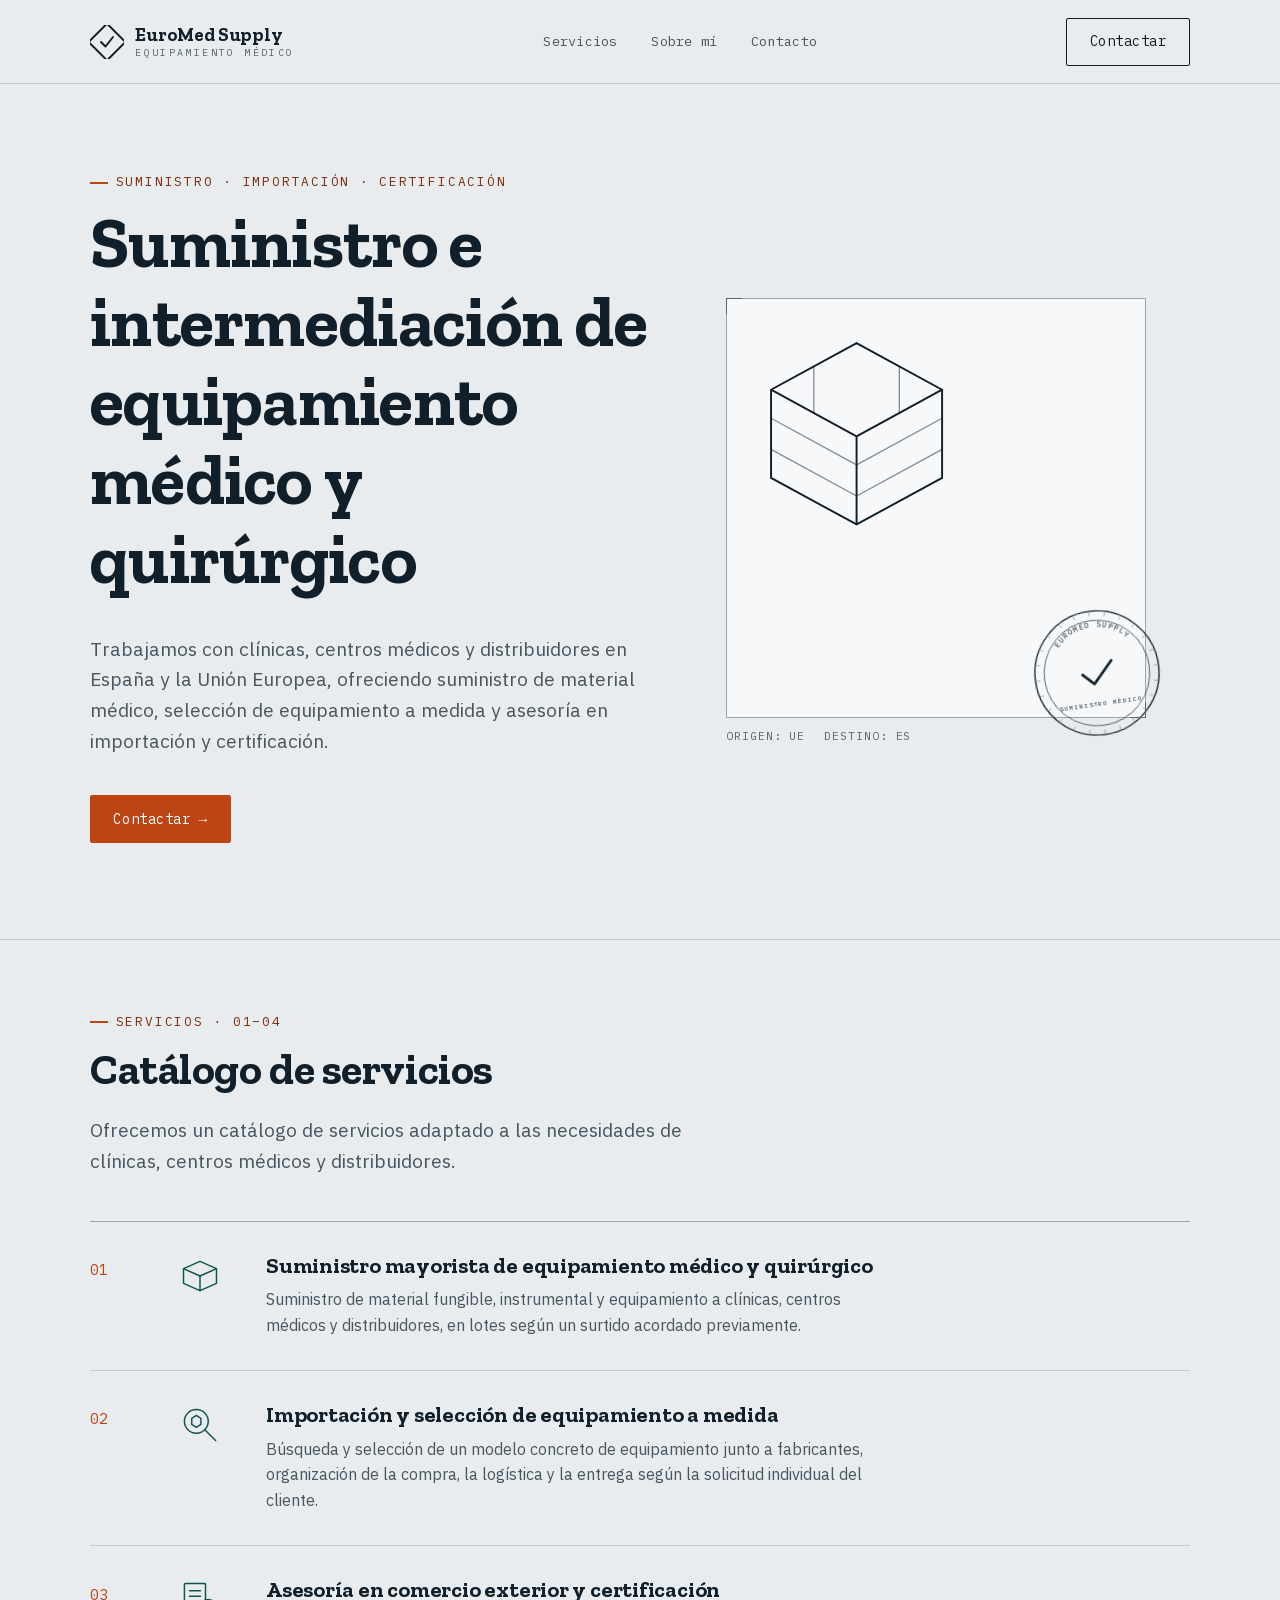
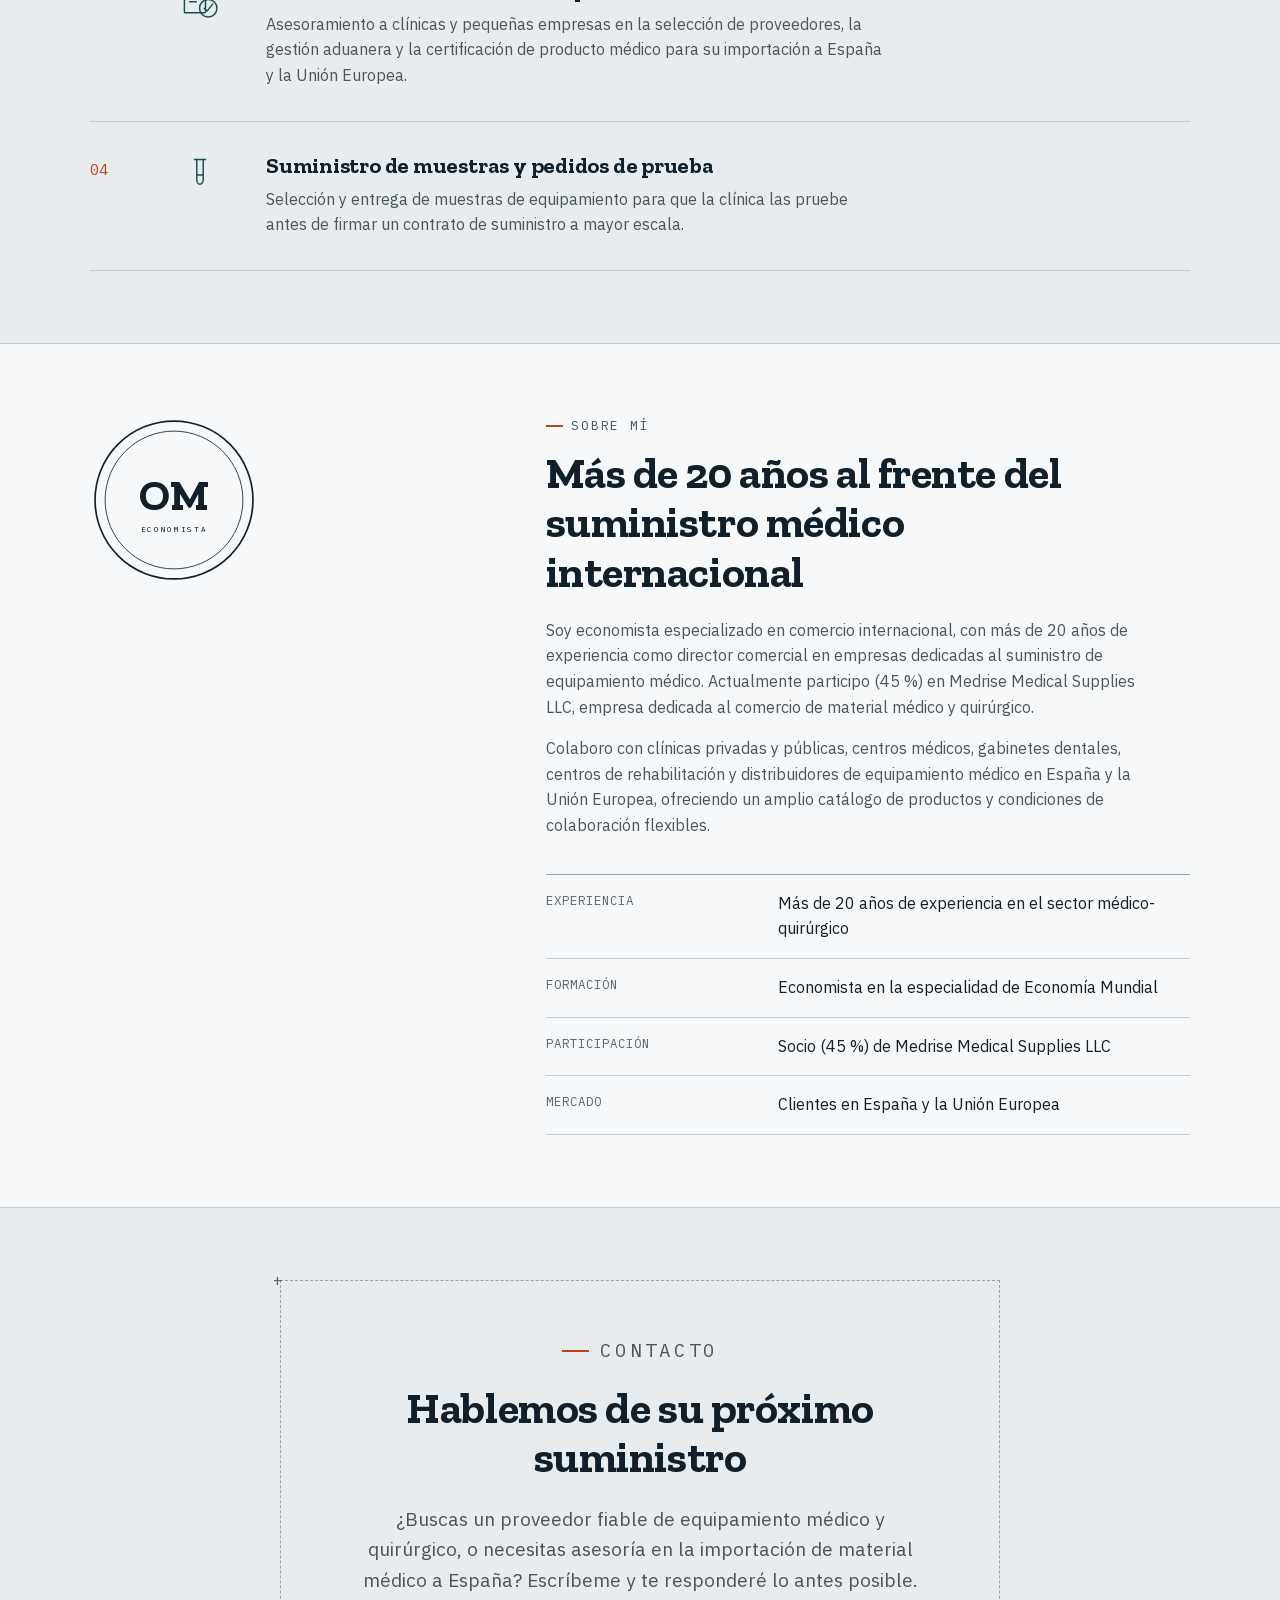
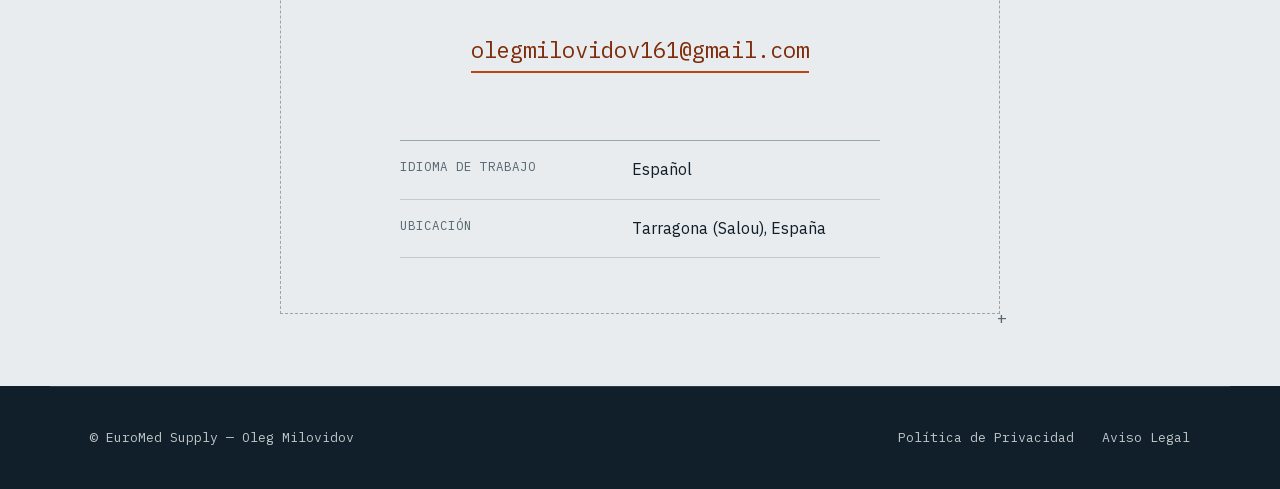
==== index.html @ 2586fa86 "Add files via upload" ====
<!doctype html>
<html lang="es">
<head>
<meta charset="UTF-8">
<meta name="viewport" content="width=device-width, initial-scale=1">
<title>EuroMed Supply — Equipamiento médico y quirúrgico al por mayor</title>
<meta name="description" content="Suministro, importación y asesoría en equipamiento médico y quirúrgico para clínicas, centros médicos y distribuidores en España y la Unión Europea.">
<meta name="robots" content="index, follow">
<link rel="icon" type="image/svg+xml" href="data:image/svg+xml,%3Csvg%20xmlns%3D%22http%3A//www.w3.org/2000/svg%22%20viewBox%3D%220%200%2034%2034%22%3E%3Crect%20width%3D%2234%22%20height%3D%2234%22%20fill%3D%22%23e9ecee%22/%3E%3Crect%20x%3D%224%22%20y%3D%224%22%20width%3D%2226%22%20height%3D%2226%22%20transform%3D%22rotate%2845%2017%2017%29%22%20fill%3D%22none%22%20stroke%3D%22%23101f29%22%20stroke-width%3D%222.4%22/%3E%3Cpath%20d%3D%22M11%2017%20L15.5%2021.5%20L23%2012%22%20fill%3D%22none%22%20stroke%3D%22%23bd4413%22%20stroke-width%3D%222.6%22%20stroke-linecap%3D%22round%22%20stroke-linejoin%3D%22round%22/%3E%3C/svg%3E">
<link rel="stylesheet" href="assets/css/style.css">
</head>
<body>
<a class="skip-link" href="#contenido">Saltar al contenido</a>

<header class="site-header">
  <div class="wrap header-inner">
    <a class="brand" href="#top" aria-label="EuroMed Supply — inicio">
      <svg class="brand-mark" viewBox="0 0 34 34" role="img" aria-hidden="true">
        <rect x="4" y="4" width="26" height="26" transform="rotate(45 17 17)" fill="none" stroke="currentColor" stroke-width="2"/>
        <path d="M11 17 L15.5 21.5 L23 12" fill="none" stroke="currentColor" stroke-width="2" stroke-linecap="round" stroke-linejoin="round"/>
      </svg>
      <span class="brand-name">EuroMed Supply<em>Equipamiento médico</em></span>
    </a>

    <nav class="site-nav" aria-label="Navegación principal">
      <a href="#servicios">Servicios</a>
      <a href="#sobre-mi">Sobre mí</a>
      <a href="#contacto">Contacto</a>
    </nav>

    <a class="btn btn-outline header-cta" href="#contacto">Contactar</a>

    <button class="nav-toggle" id="nav-toggle" type="button" aria-expanded="false" aria-controls="mobile-nav" aria-label="Abrir menú">
      <span></span>
    </button>
  </div>

  <nav class="mobile-nav" id="mobile-nav" aria-label="Navegación móvil">
    <a href="#servicios">Servicios</a>
    <a href="#sobre-mi">Sobre mí</a>
    <a href="#contacto">Contactar</a>
  </nav>
</header>

<main id="contenido">

  <section class="hero" id="top">
    <div class="wrap hero-inner">
      <div class="hero-copy">
        <p class="eyebrow">Suministro · Importación · Certificación</p>
        <h1>Suministro e intermediación de equipamiento médico y quirúrgico</h1>
        <p class="hero-lead">Trabajamos con clínicas, centros médicos y distribuidores en España y la Unión Europea, ofreciendo suministro de material médico, selección de equipamiento a medida y asesoría en importación y certificación.</p>
        <div class="hero-actions">
          <a class="btn btn-solid" href="#contacto">Contactar <span class="btn-arrow" aria-hidden="true">→</span></a>
        </div>
      </div>

      <div class="hero-visual" aria-hidden="true">
        <div class="crate-frame">
          <svg class="crate-illustration" viewBox="0 0 200 200">
            <path d="M100 34 L166 70 L166 138 L100 174 L34 138 L34 70 Z" fill="none" stroke="currentColor" stroke-width="1.5"/>
            <path d="M34 70 L100 106 L166 70" fill="none" stroke="currentColor" stroke-width="1.5"/>
            <path d="M100 106 L100 174" fill="none" stroke="currentColor" stroke-width="1.5"/>
            <path d="M34 92 L100 128 M100 128 L166 92" fill="none" stroke="currentColor" stroke-width="1" opacity="0.5"/>
            <path d="M34 116 L100 152 M100 152 L166 116" fill="none" stroke="currentColor" stroke-width="1" opacity="0.5"/>
            <path d="M67 52 L67 88 M133 52 L133 88" stroke="currentColor" stroke-width="1" opacity="0.5"/>
          </svg>

          <svg class="stamp" viewBox="0 0 200 200" role="img" aria-hidden="true">
            <circle cx="100" cy="100" r="94" fill="none" stroke="currentColor" stroke-width="2"/>
            <circle cx="100" cy="100" r="80" fill="none" stroke="currentColor" stroke-width="1"/>
            <g stroke="currentColor" stroke-width="1" opacity="0.55">
              <line x1="100.0" y1="13.0" x2="100.0" y2="8.0"/>
              <line x1="122.5" y1="16.0" x2="123.8" y2="11.1"/>
              <line x1="143.5" y1="24.7" x2="146.0" y2="20.3"/>
              <line x1="161.5" y1="38.5" x2="165.1" y2="34.9"/>
              <line x1="175.3" y1="56.5" x2="179.7" y2="54.0"/>
              <line x1="184.0" y1="77.5" x2="188.9" y2="76.2"/>
              <line x1="187.0" y1="100.0" x2="192.0" y2="100.0"/>
              <line x1="184.0" y1="122.5" x2="188.9" y2="123.8"/>
              <line x1="175.3" y1="143.5" x2="179.7" y2="146.0"/>
              <line x1="161.5" y1="161.5" x2="165.1" y2="165.1"/>
              <line x1="143.5" y1="175.3" x2="146.0" y2="179.7"/>
              <line x1="122.5" y1="184.0" x2="123.8" y2="188.9"/>
              <line x1="100.0" y1="187.0" x2="100.0" y2="192.0"/>
              <line x1="77.5" y1="184.0" x2="76.2" y2="188.9"/>
              <line x1="56.5" y1="175.3" x2="54.0" y2="179.7"/>
              <line x1="38.5" y1="161.5" x2="34.9" y2="165.1"/>
              <line x1="24.7" y1="143.5" x2="20.3" y2="146.0"/>
              <line x1="16.0" y1="122.5" x2="11.1" y2="123.8"/>
              <line x1="13.0" y1="100.0" x2="8.0" y2="100.0"/>
              <line x1="16.0" y1="77.5" x2="11.1" y2="76.2"/>
              <line x1="24.7" y1="56.5" x2="20.3" y2="54.0"/>
              <line x1="38.5" y1="38.5" x2="34.9" y2="34.9"/>
              <line x1="56.5" y1="24.7" x2="54.0" y2="20.3"/>
              <line x1="77.5" y1="16.0" x2="76.2" y2="11.1"/>
            </g>
            <path id="stampTopArc" d="M 30 100 A 70 70 0 0 1 170 100" fill="none"/>
            <text font-size="11" letter-spacing="2.5" fill="currentColor" style="font-family:'IBM Plex Mono',monospace;">
              <textPath href="#stampTopArc" startOffset="50%" text-anchor="middle">EUROMED SUPPLY</textPath>
            </text>
            <text x="100" y="150" text-anchor="middle" font-size="9" letter-spacing="1.5" fill="currentColor" style="font-family:'IBM Plex Mono',monospace;">SUMINISTRO MÉDICO</text>
            <path d="M78 100 L94 116 L124 84" fill="none" stroke="currentColor" stroke-width="4" stroke-linecap="round" stroke-linejoin="round"/>
          </svg>

          <div class="crate-caption">
            <span>ORIGEN: UE</span>
            <span>DESTINO: ES</span>
          </div>
        </div>
      </div>
    </div>
  </section>

  <section class="section" id="servicios">
    <div class="wrap">
      <div class="section-head">
        <p class="eyebrow">Servicios · 01–04</p>
        <h2>Catálogo de servicios</h2>
        <p class="section-lead">Ofrecemos un catálogo de servicios adaptado a las necesidades de clínicas, centros médicos y distribuidores.</p>
      </div>

      <div class="manifest">
        <div class="manifest-row">
          <span class="manifest-index">01</span>
          <span class="manifest-icon" aria-hidden="true">
            <svg viewBox="0 0 48 48" fill="none" stroke="currentColor" stroke-width="1.6" stroke-linecap="round" stroke-linejoin="round">
              <path d="M6 16 L24 8 L42 16 L24 24 Z"/>
              <path d="M6 16 V32 L24 40 V24"/>
              <path d="M42 16 V32 L24 40"/>
            </svg>
          </span>
          <div class="manifest-content">
            <h3>Suministro mayorista de equipamiento médico y quirúrgico</h3>
            <p>Suministro de material fungible, instrumental y equipamiento a clínicas, centros médicos y distribuidores, en lotes según un surtido acordado previamente.</p>
          </div>
        </div>

        <div class="manifest-row">
          <span class="manifest-index">02</span>
          <span class="manifest-icon" aria-hidden="true">
            <svg viewBox="0 0 48 48" fill="none" stroke="currentColor" stroke-width="1.6" stroke-linecap="round" stroke-linejoin="round">
              <circle cx="20" cy="20" r="13"/>
              <line x1="29.2" y1="29.2" x2="41" y2="41"/>
              <polygon points="20,13.5 25,16.7 25,23.3 20,26.5 15,23.3 15,16.7"/>
            </svg>
          </span>
          <div class="manifest-content">
            <h3>Importación y selección de equipamiento a medida</h3>
            <p>Búsqueda y selección de un modelo concreto de equipamiento junto a fabricantes, organización de la compra, la logística y la entrega según la solicitud individual del cliente.</p>
          </div>
        </div>

        <div class="manifest-row">
          <span class="manifest-index">03</span>
          <span class="manifest-icon" aria-hidden="true">
            <svg viewBox="0 0 48 48" fill="none" stroke="currentColor" stroke-width="1.6" stroke-linecap="round" stroke-linejoin="round">
              <rect x="7" y="6" width="23" height="32" rx="1"/>
              <line x1="12.5" y1="14" x2="24.5" y2="14"/>
              <line x1="12.5" y1="20" x2="24.5" y2="20"/>
              <line x1="12.5" y1="26" x2="20" y2="26"/>
              <circle cx="33" cy="33" r="9.5"/>
              <path d="M28.6 33 L31.7 36.1 L37.8 28.5"/>
            </svg>
          </span>
          <div class="manifest-content">
            <h3>Asesoría en comercio exterior y certificación</h3>
            <p>Asesoramiento a clínicas y pequeñas empresas en la selección de proveedores, la gestión aduanera y la certificación de producto médico para su importación a España y la Unión Europea.</p>
          </div>
        </div>

        <div class="manifest-row">
          <span class="manifest-index">04</span>
          <span class="manifest-icon" aria-hidden="true">
            <svg viewBox="0 0 48 48" fill="none" stroke="currentColor" stroke-width="1.6" stroke-linecap="round" stroke-linejoin="round">
              <path d="M18 6 H30"/>
              <path d="M20.5 6 V28 a3.5 5 0 0 0 7 0 V6"/>
              <path d="M20.5 23 H27.5"/>
            </svg>
          </span>
          <div class="manifest-content">
            <h3>Suministro de muestras y pedidos de prueba</h3>
            <p>Selección y entrega de muestras de equipamiento para que la clínica las pruebe antes de firmar un contrato de suministro a mayor escala.</p>
          </div>
        </div>
      </div>
    </div>
  </section>

  <section class="section section-alt" id="sobre-mi">
    <div class="wrap about-inner">
      <div class="about-mark" aria-hidden="true">
        <svg viewBox="0 0 200 200" role="img" aria-hidden="true">
          <circle cx="100" cy="100" r="94" fill="none" stroke="currentColor" stroke-width="2"/>
          <circle cx="100" cy="100" r="82" fill="none" stroke="currentColor" stroke-width="1"/>
          <text x="100" y="112" text-anchor="middle" font-size="52" font-weight="700" fill="currentColor" style="font-family:'Zilla Slab',serif;">OM</text>
          <text x="100" y="138" text-anchor="middle" font-size="9" letter-spacing="2" fill="currentColor" style="font-family:'IBM Plex Mono',monospace;">ECONOMISTA</text>
        </svg>
      </div>

      <div class="about-content">
        <p class="eyebrow">Sobre mí</p>
        <h2>Más de 20 años al frente del suministro médico internacional</h2>
        <p>Soy economista especializado en comercio internacional, con más de 20 años de experiencia como director comercial en empresas dedicadas al suministro de equipamiento médico. Actualmente participo (45&nbsp;%) en Medrise Medical Supplies LLC, empresa dedicada al comercio de material médico y quirúrgico.</p>
        <p>Colaboro con clínicas privadas y públicas, centros médicos, gabinetes dentales, centros de rehabilitación y distribuidores de equipamiento médico en España y la Unión Europea, ofreciendo un amplio catálogo de productos y condiciones de colaboración flexibles.</p>

        <dl class="spec-sheet">
          <div class="spec-row">
            <dt>Experiencia</dt>
            <dd>Más de 20 años de experiencia en el sector médico-quirúrgico</dd>
          </div>
          <div class="spec-row">
            <dt>Formación</dt>
            <dd>Economista en la especialidad de Economía Mundial</dd>
          </div>
          <div class="spec-row">
            <dt>Participación</dt>
            <dd>Socio (45&nbsp;%) de Medrise Medical Supplies LLC</dd>
          </div>
          <div class="spec-row">
            <dt>Mercado</dt>
            <dd>Clientes en España y la Unión Europea</dd>
          </div>
        </dl>
      </div>
    </div>
  </section>

  <section class="section" id="contacto">
    <div class="wrap contact-inner">
      <div class="contact-frame">
        <p class="eyebrow">Contacto</p>
        <h2>Hablemos de su próximo suministro</h2>
        <p>¿Buscas un proveedor fiable de equipamiento médico y quirúrgico, o necesitas asesoría en la importación de material médico a España? Escríbeme y te responderé lo antes posible.</p>
        <a class="contact-email" href="mailto:olegmilovidov161@gmail.com">olegmilovidov161@gmail.com</a>
        <dl class="spec-sheet spec-sheet--compact">
          <div class="spec-row">
            <dt>Idioma de trabajo</dt>
            <dd>Español</dd>
          </div>
          <div class="spec-row">
            <dt>Ubicación</dt>
            <dd>Tarragona (Salou), España</dd>
          </div>
        </dl>
      </div>
    </div>
  </section>

</main>

<footer class="site-footer">
  <div class="wrap footer-inner">
    <p class="footer-copy">© EuroMed Supply — Oleg Milovidov</p>
    <nav class="footer-links" aria-label="Enlaces legales">
      <a href="privacidad.html">Política de Privacidad</a>
      <a href="aviso-legal.html">Aviso Legal</a>
    </nav>
  </div>
</footer>

<script src="assets/js/main.js"></script>
</body>
</html>
---- assets/css/style.css ----
/* ==========================================================================
   EuroMed Supply — hoja de estilos
   Concepto: manifiesto de aduana / precisión clínica.
   ========================================================================== */

@import url("fonts.css");

:root {
  /* Paleta */
  --paper: #e9ecee;
  --panel: #f7f8f9;
  --white: #ffffff;
  --ink: #101f29;
  --ink-soft: #48565f;
  --ink-faint: #566670;
  --line: #c2cbd0;
  --line-strong: #98a5ac;
  --accent: #bd4413;
  --accent-dark: #7e2c0b;
  --accent-soft: #f0d9c9;
  --teal: #12524f;
  --footer-bg: #101f29;
  --footer-ink: #dfe4e6;
  --footer-line: #2c3d47;

  /* Tipografía */
  --f-display: "Zilla Slab", Georgia, "Times New Roman", serif;
  --f-body: "IBM Plex Sans", -apple-system, "Segoe UI", Roboto, sans-serif;
  --f-mono: "IBM Plex Mono", "SFMono-Regular", Consolas, monospace;

  --fs-h1: clamp(2.5rem, 1.6rem + 3.6vw, 4.4rem);
  --fs-h2: clamp(1.9rem, 1.5rem + 1.6vw, 2.75rem);
  --fs-h3: clamp(1.15rem, 1.05rem + 0.4vw, 1.4rem);
  --fs-lead: clamp(1.05rem, 1rem + 0.3vw, 1.2rem);
  --fs-body: 1rem;
  --fs-small: 0.875rem;
  --fs-eyebrow: 0.8rem;

  --wrap: 1180px;
  --radius: 2px;
}

/* --------------------------------- Reset --------------------------------- */

*,
*::before,
*::after {
  box-sizing: border-box;
}

html {
  scroll-behavior: smooth;
}

@media (prefers-reduced-motion: reduce) {
  html {
    scroll-behavior: auto;
  }
  *,
  *::before,
  *::after {
    animation-duration: 0.001ms !important;
    animation-iteration-count: 1 !important;
    transition-duration: 0.001ms !important;
    scroll-behavior: auto !important;
  }
}

body {
  margin: 0;
  background: var(--paper);
  color: var(--ink);
  font-family: var(--f-body);
  font-size: var(--fs-body);
  line-height: 1.6;
  -webkit-font-smoothing: antialiased;
  text-rendering: optimizeLegibility;
}

img,
svg {
  display: block;
  max-width: 100%;
}

h1,
h2,
h3,
h4 {
  font-family: var(--f-display);
  color: var(--ink);
  line-height: 1.12;
  margin: 0 0 0.5em;
  font-weight: 700;
  letter-spacing: -0.01em;
}

p {
  margin: 0 0 1em;
}

a {
  color: inherit;
}

ul {
  margin: 0;
  padding: 0;
}

dl {
  margin: 0;
}

button {
  font-family: inherit;
}

:focus-visible {
  outline: 3px solid var(--accent);
  outline-offset: 3px;
}

.wrap {
  max-width: var(--wrap);
  margin-inline: auto;
  padding-inline: 1.5rem;
}

@media (min-width: 640px) {
  .wrap {
    padding-inline: 2.5rem;
  }
}

.eyebrow {
  font-family: var(--f-mono);
  font-size: var(--fs-eyebrow);
  letter-spacing: 0.14em;
  text-transform: uppercase;
  color: var(--accent-dark);
  margin: 0 0 0.9em;
  display: flex;
  align-items: center;
  gap: 0.6em;
}

.eyebrow::before {
  content: "";
  width: 1.4em;
  height: 2px;
  background: var(--accent);
  display: inline-block;
}

.visually-hidden {
  position: absolute;
  width: 1px;
  height: 1px;
  overflow: hidden;
  clip: rect(0 0 0 0);
  white-space: nowrap;
  border: 0;
  padding: 0;
  margin: -1px;
}

.skip-link {
  position: absolute;
  left: 1rem;
  top: -3rem;
  background: var(--ink);
  color: var(--paper);
  padding: 0.7em 1.2em;
  font-family: var(--f-mono);
  font-size: var(--fs-small);
  z-index: 200;
  transition: top 0.15s ease;
}

.skip-link:focus {
  top: 1rem;
}

/* --------------------------------- Botones -------------------------------- */

.btn {
  display: inline-flex;
  align-items: center;
  gap: 0.6em;
  font-family: var(--f-mono);
  font-size: var(--fs-small);
  letter-spacing: 0.04em;
  text-decoration: none;
  padding: 0.85em 1.6em;
  border: 1.5px solid var(--ink);
  border-radius: var(--radius);
  transition: background-color 0.18s ease, color 0.18s ease, border-color 0.18s ease, transform 0.18s ease;
  white-space: nowrap;
}

.btn-solid {
  background: var(--accent);
  border-color: var(--accent);
  color: var(--white);
}

.btn-solid:hover {
  background: var(--accent-dark);
  border-color: var(--accent-dark);
  transform: translateY(-1px);
}

.btn-outline {
  background: transparent;
  color: var(--ink);
}

.btn-outline:hover {
  background: var(--ink);
  color: var(--paper);
}

.btn-arrow {
  transition: transform 0.18s ease;
}

.btn:hover .btn-arrow {
  transform: translateX(3px);
}

/* --------------------------------- Header --------------------------------- */

.site-header {
  position: sticky;
  top: 0;
  z-index: 100;
  background: rgba(233, 236, 238, 0.92);
  backdrop-filter: blur(6px);
  border-bottom: 1px solid var(--line);
}

.header-inner {
  display: flex;
  align-items: center;
  justify-content: space-between;
  gap: 1.5rem;
  padding-block: 1.1rem;
}

.brand {
  display: flex;
  align-items: center;
  gap: 0.7rem;
  text-decoration: none;
  color: var(--ink);
}

.brand-mark {
  width: 34px;
  height: 34px;
  flex-shrink: 0;
}

.brand-name {
  font-family: var(--f-display);
  font-weight: 700;
  font-size: 1.15rem;
  letter-spacing: -0.01em;
  line-height: 1.1;
}

.brand-name em {
  display: block;
  font-style: normal;
  font-family: var(--f-mono);
  font-weight: 400;
  font-size: 0.62rem;
  letter-spacing: 0.24em;
  text-transform: uppercase;
  color: var(--ink-faint);
  margin-top: 0.25em;
}

.site-nav {
  display: none;
  align-items: center;
  gap: 2.1rem;
  font-family: var(--f-mono);
  font-size: 0.85rem;
  letter-spacing: 0.02em;
}

.site-nav a {
  text-decoration: none;
  color: var(--ink-soft);
  position: relative;
  padding-block: 0.2em;
}

.site-nav a::after {
  content: "";
  position: absolute;
  left: 0;
  right: 100%;
  bottom: -2px;
  height: 2px;
  background: var(--accent);
  transition: right 0.2s ease;
}

.site-nav a:hover {
  color: var(--ink);
}

.site-nav a:hover::after {
  right: 0;
}

.header-cta {
  display: none;
}

.nav-toggle {
  display: flex;
  flex-direction: column;
  justify-content: center;
  align-items: center;
  gap: 5px;
  width: 42px;
  height: 42px;
  border: 1.5px solid var(--ink);
  background: transparent;
  border-radius: var(--radius);
  cursor: pointer;
  padding: 0;
}

.nav-toggle span,
.nav-toggle::before,
.nav-toggle::after {
  content: "";
  display: block;
  width: 18px;
  height: 2px;
  background: var(--ink);
  transition: transform 0.2s ease, opacity 0.2s ease;
}

.nav-toggle[aria-expanded="true"]::before {
  transform: translateY(7px) rotate(45deg);
}

.nav-toggle[aria-expanded="true"] span {
  opacity: 0;
}

.nav-toggle[aria-expanded="true"]::after {
  transform: translateY(-7px) rotate(-45deg);
}

.mobile-nav {
  display: none;
  flex-direction: column;
  border-top: 1px solid var(--line);
  background: var(--panel);
}

.mobile-nav.is-open {
  display: flex;
}

.mobile-nav a {
  padding: 1rem 1.5rem;
  text-decoration: none;
  color: var(--ink);
  font-family: var(--f-mono);
  font-size: 0.95rem;
  border-bottom: 1px solid var(--line);
}

.mobile-nav a:last-child {
  border-bottom: none;
}

@media (min-width: 900px) {
  .site-nav {
    display: flex;
  }

  .header-cta {
    display: inline-flex;
  }

  .nav-toggle {
    display: none;
  }

  .mobile-nav {
    display: none !important;
  }
}

/* ---------------------------------- Hero ----------------------------------- */

.hero {
  position: relative;
  overflow: hidden;
  border-bottom: 1px solid var(--line);
}

.hero-inner {
  display: grid;
  grid-template-columns: 1fr;
  gap: 3rem;
  padding-block: 3.5rem 4rem;
  align-items: center;
}

@media (min-width: 900px) {
  .hero-inner {
    grid-template-columns: 1.05fr 0.95fr;
    padding-block: 5.5rem 6rem;
    gap: 2rem;
  }
}

.hero h1 {
  font-size: var(--fs-h1);
  max-width: 16ch;
}

.hero-lead {
  font-size: var(--fs-lead);
  color: var(--ink-soft);
  max-width: 46ch;
  margin-bottom: 2em;
}

.hero-actions {
  display: flex;
  gap: 1rem;
  flex-wrap: wrap;
}

.hero-visual {
  position: relative;
  display: flex;
  justify-content: center;
  align-items: center;
}

.hero-visual .crate-frame {
  position: relative;
  width: 100%;
  max-width: 420px;
  aspect-ratio: 1 / 1;
  border: 1px solid var(--line-strong);
  background: var(--panel);
}

.hero-visual .crate-frame::before,
.hero-visual .crate-frame::after {
  content: "";
  position: absolute;
  width: 16px;
  height: 16px;
  border: 1.5px solid var(--ink-faint);
  border-right: none;
  border-bottom: none;
}

.hero-visual .crate-frame::before {
  top: -1px;
  left: -1px;
}

.hero-visual .crate-frame::after {
  bottom: -1px;
  right: -1px;
  transform: rotate(180deg);
}

.crate-illustration {
  width: 62%;
  height: 62%;
}

.stamp {
  position: absolute;
  bottom: -22px;
  right: -18px;
  width: 132px;
  height: 132px;
  animation: stamp-in 0.7s cubic-bezier(0.2, 0.9, 0.3, 1.1) 0.15s both;
}

@keyframes stamp-in {
  from {
    opacity: 0;
    transform: scale(1.4) rotate(-18deg);
  }
  to {
    opacity: 1;
    transform: scale(1) rotate(-8deg);
  }
}

@media (prefers-reduced-motion: reduce) {
  .stamp {
    animation: none;
    transform: rotate(-8deg);
  }
}

.crate-caption {
  position: absolute;
  left: -1px;
  bottom: -1px;
  transform: translateY(100%);
  padding-top: 0.6rem;
  font-family: var(--f-mono);
  font-size: 0.7rem;
  letter-spacing: 0.08em;
  color: var(--ink-faint);
  display: flex;
  gap: 1.2rem;
}

/* ------------------------------- Manifiesto -------------------------------- */

.section {
  padding-block: 4.5rem;
}

.section-alt {
  background: var(--panel);
  border-block: 1px solid var(--line);
}

.section-head {
  max-width: 62ch;
  margin-bottom: 2.75rem;
}

.section-head h2 {
  font-size: var(--fs-h2);
}

.section-lead {
  color: var(--ink-soft);
  font-size: var(--fs-lead);
  margin-bottom: 0;
}

.manifest {
  border-top: 1px solid var(--line-strong);
}

.manifest-row {
  display: grid;
  grid-template-columns: auto auto 1fr;
  gap: 1.5rem;
  align-items: start;
  padding-block: 2rem;
  border-bottom: 1px solid var(--line);
}

.manifest-index {
  font-family: var(--f-mono);
  font-size: 0.95rem;
  color: var(--accent);
  padding-top: 0.2em;
}

.manifest-icon {
  width: 44px;
  height: 44px;
  color: var(--teal);
}

.manifest-icon svg {
  width: 100%;
  height: 100%;
}

.manifest-content h3 {
  font-size: var(--fs-h3);
  margin-bottom: 0.4em;
}

.manifest-content p {
  color: var(--ink-soft);
  max-width: 62ch;
  margin-bottom: 0;
}

@media (min-width: 700px) {
  .manifest-row {
    grid-template-columns: 3.5rem 3.5rem 1fr;
    gap: 2rem;
  }
}

/* ---------------------------------- Sobre mí -------------------------------- */

.about-inner {
  display: grid;
  grid-template-columns: 1fr;
  gap: 3rem;
}

@media (min-width: 900px) {
  .about-inner {
    grid-template-columns: 0.62fr 1fr;
    align-items: start;
    gap: 3.5rem;
  }
}

.about-mark {
  width: 168px;
  height: 168px;
  margin-inline: auto;
}

@media (min-width: 900px) {
  .about-mark {
    margin-inline: 0;
    position: sticky;
    top: 7.5rem;
  }
}

.about-content h2 {
  font-size: var(--fs-h2);
  max-width: 22ch;
}

.about-content p {
  color: var(--ink-soft);
  max-width: 62ch;
}

.spec-sheet {
  margin-top: 2.2rem;
  border-top: 1px solid var(--line-strong);
}

.spec-row {
  display: grid;
  grid-template-columns: 1fr;
  gap: 0.25rem;
  padding-block: 1rem;
  border-bottom: 1px solid var(--line);
}

@media (min-width: 560px) {
  .spec-row {
    grid-template-columns: 13rem 1fr;
    gap: 1.5rem;
  }
}

.spec-row dt {
  font-family: var(--f-mono);
  font-size: 0.78rem;
  letter-spacing: 0.08em;
  text-transform: uppercase;
  color: var(--ink-faint);
}

.spec-row dd {
  margin: 0;
  color: var(--ink);
}

/* --------------------------------- Contacto --------------------------------- */

.contact-inner {
  display: flex;
  justify-content: center;
}

.contact-frame {
  position: relative;
  width: 100%;
  max-width: 720px;
  border: 1.5px dashed var(--line-strong);
  padding: clamp(2rem, 3vw + 1rem, 3.5rem);
  text-align: center;
}

.contact-frame::before,
.contact-frame::after {
  content: "+";
  position: absolute;
  font-family: var(--f-mono);
  color: var(--ink-faint);
  font-size: 1rem;
  line-height: 1;
}

.contact-frame::before {
  top: -0.55em;
  left: -0.5em;
}

.contact-frame::after {
  bottom: -0.85em;
  right: -0.5em;
}

.contact-frame .eyebrow {
  justify-content: center;
}

.contact-frame h2 {
  font-size: var(--fs-h2);
}

.contact-frame > p {
  color: var(--ink-soft);
  max-width: 48ch;
  margin-inline: auto;
  font-size: var(--fs-lead);
}

.contact-email {
  display: inline-block;
  font-family: var(--f-mono);
  font-size: clamp(1.05rem, 0.9rem + 0.8vw, 1.4rem);
  color: var(--accent-dark);
  text-decoration: none;
  border-bottom: 2px solid var(--accent);
  padding-bottom: 0.15em;
  margin-block: 0.75em 2rem;
  word-break: break-word;
}

.contact-email:hover {
  color: var(--accent);
}

.spec-sheet--compact {
  max-width: 30rem;
  margin-inline: auto;
  text-align: left;
}

/* --------------------------------- Footer ----------------------------------- */

.site-footer {
  background: var(--footer-bg);
  color: var(--footer-ink);
}

.footer-inner {
  display: flex;
  flex-direction: column;
  gap: 1.25rem;
  padding-block: 2.5rem;
  border-top: 1px solid var(--footer-line);
}

@media (min-width: 700px) {
  .footer-inner {
    flex-direction: row;
    align-items: center;
    justify-content: space-between;
  }
}

.footer-copy {
  font-family: var(--f-mono);
  font-size: 0.82rem;
  color: var(--footer-ink);
  margin: 0;
  opacity: 0.85;
}

.footer-links {
  display: flex;
  gap: 1.75rem;
  flex-wrap: wrap;
  font-family: var(--f-mono);
  font-size: 0.82rem;
}

.footer-links a {
  color: var(--footer-ink);
  text-decoration: none;
  border-bottom: 1px solid transparent;
  opacity: 0.85;
}

.footer-links a:hover {
  border-bottom-color: var(--accent);
  opacity: 1;
}

/* ------------------------------- Páginas legales ----------------------------- */

.legal-hero {
  padding-block: 3rem 2rem;
  border-bottom: 1px solid var(--line);
}

.legal-hero h1 {
  font-size: clamp(2rem, 1.6rem + 2vw, 3rem);
  max-width: 20ch;
}

.legal-updated {
  font-family: var(--f-mono);
  font-size: var(--fs-small);
  color: var(--ink-faint);
}

.legal-body {
  padding-block: 3rem 5rem;
}

.legal-content {
  max-width: 72ch;
}

.legal-content h2 {
  font-size: 1.35rem;
  margin-top: 2.4em;
  padding-top: 1.4em;
  border-top: 1px solid var(--line);
}

.legal-content h2:first-child {
  margin-top: 0;
  padding-top: 0;
  border-top: none;
}

.legal-content p,
.legal-content li {
  color: var(--ink-soft);
}

.legal-content ul {
  margin: 1em 0 1.4em;
  padding-left: 1.4em;
}

.legal-content li {
  margin-bottom: 0.5em;
  list-style: disc;
}

.legal-content strong {
  color: var(--ink);
}

.legal-back {
  display: inline-flex;
  align-items: center;
  gap: 0.5em;
  font-family: var(--f-mono);
  font-size: var(--fs-small);
  text-decoration: none;
  color: var(--ink-soft);
  margin-bottom: 2rem;
}

.legal-back:hover {
  color: var(--accent-dark);
}
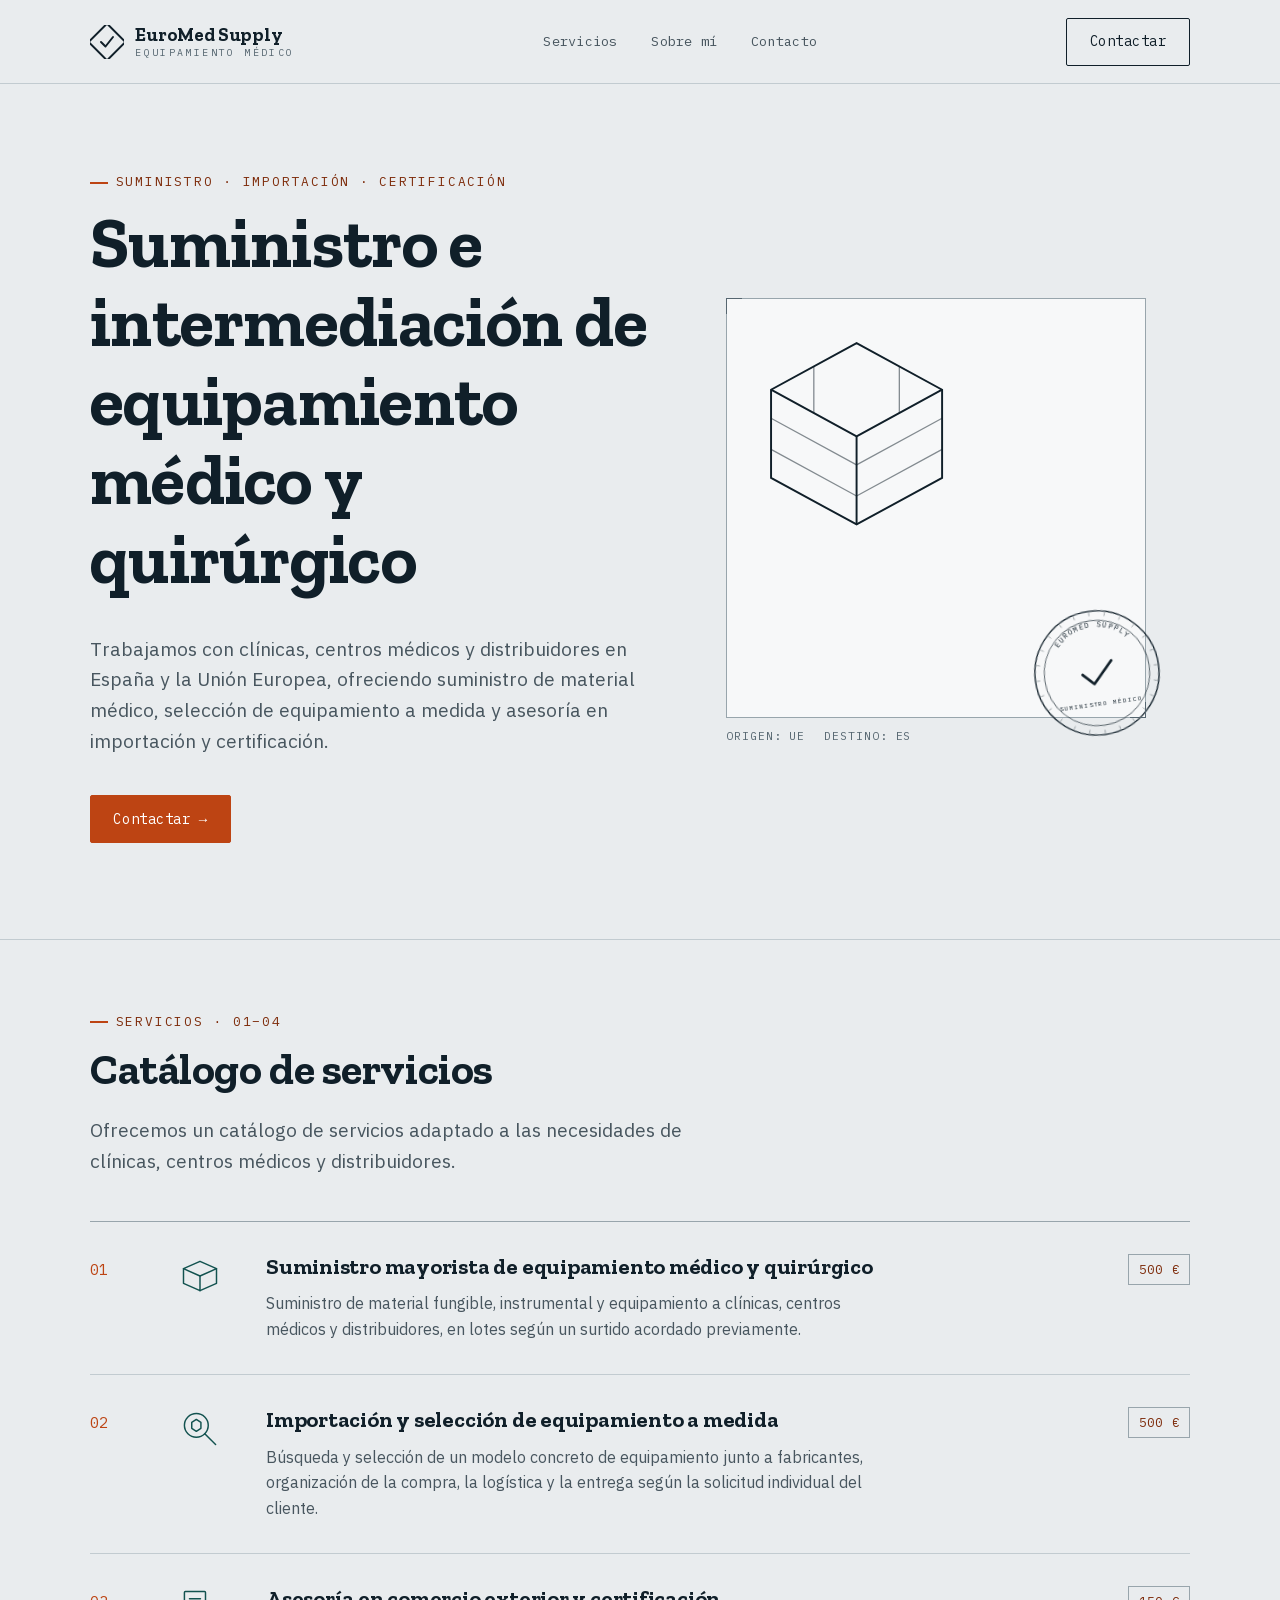
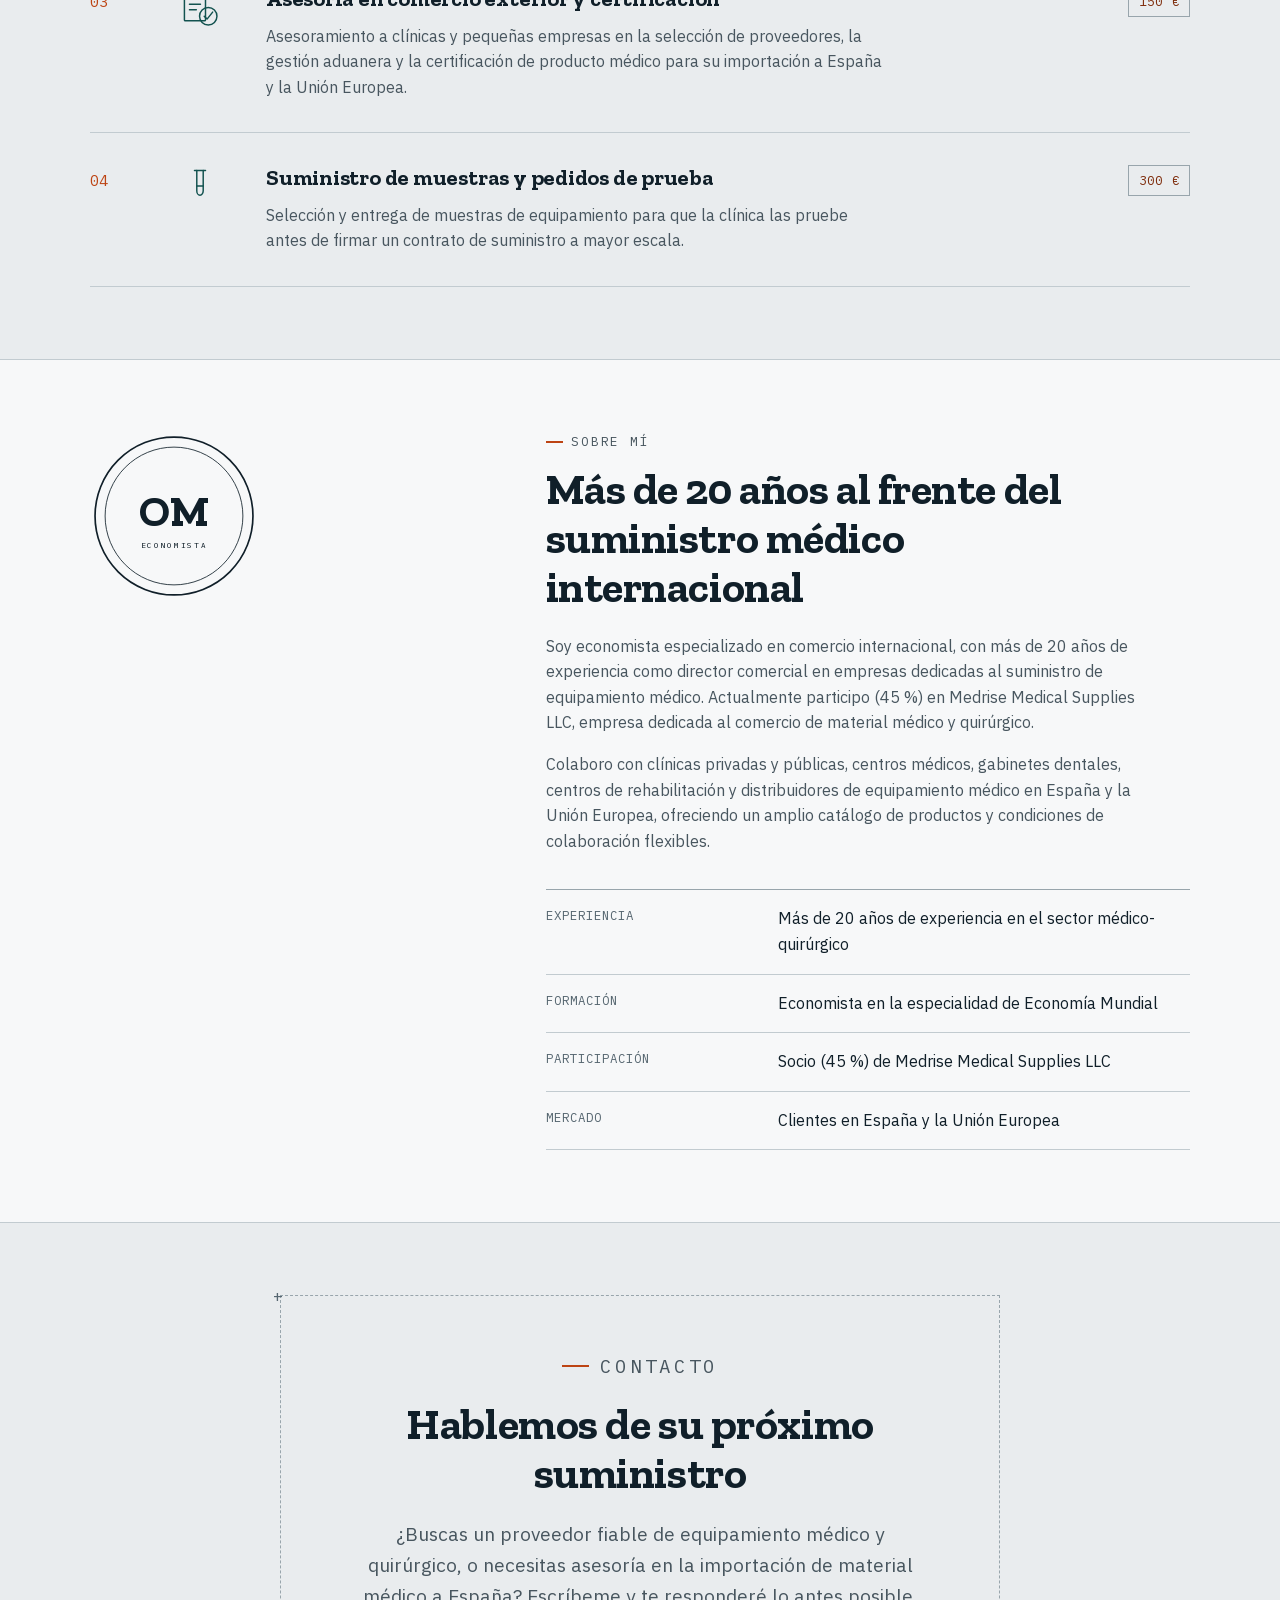
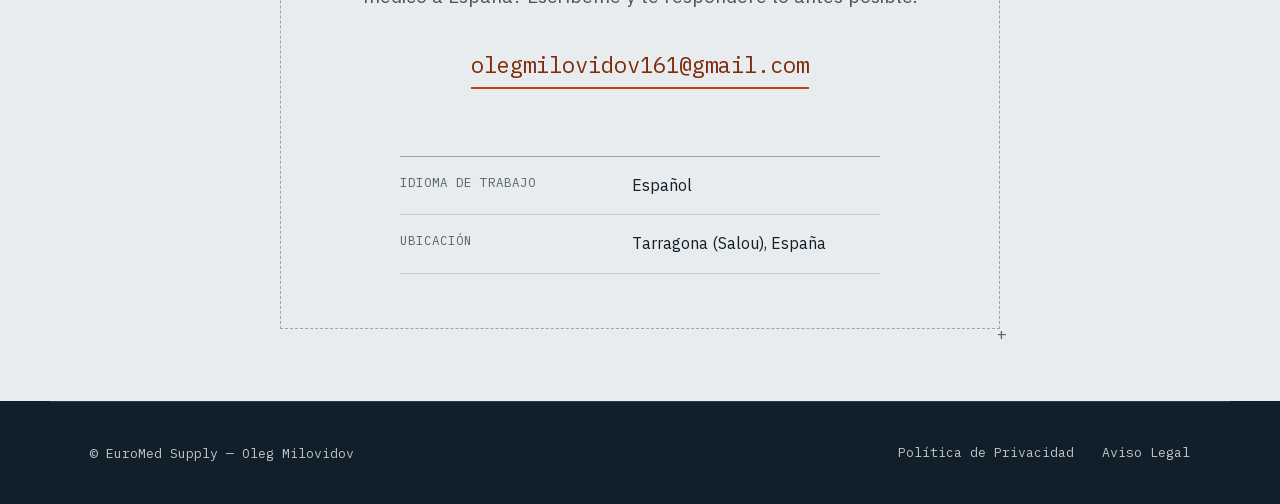
==== commit 9c0d0de8: "Add files via upload" ====
--- a/index.html
+++ b/index.html
@@ -131,7 +131,10 @@
             </svg>
           </span>
           <div class="manifest-content">
-            <h3>Suministro mayorista de equipamiento médico y quirúrgico</h3>
+            <div class="manifest-title-row">
+              <h3>Suministro mayorista de equipamiento médico y quirúrgico</h3>
+              <span class="manifest-price">500 €</span>
+            </div>
             <p>Suministro de material fungible, instrumental y equipamiento a clínicas, centros médicos y distribuidores, en lotes según un surtido acordado previamente.</p>
           </div>
         </div>
@@ -146,7 +149,10 @@
             </svg>
           </span>
           <div class="manifest-content">
-            <h3>Importación y selección de equipamiento a medida</h3>
+            <div class="manifest-title-row">
+              <h3>Importación y selección de equipamiento a medida</h3>
+              <span class="manifest-price">500 €</span>
+            </div>
             <p>Búsqueda y selección de un modelo concreto de equipamiento junto a fabricantes, organización de la compra, la logística y la entrega según la solicitud individual del cliente.</p>
           </div>
         </div>
@@ -164,7 +170,10 @@
             </svg>
           </span>
           <div class="manifest-content">
-            <h3>Asesoría en comercio exterior y certificación</h3>
+            <div class="manifest-title-row">
+              <h3>Asesoría en comercio exterior y certificación</h3>
+              <span class="manifest-price">150 €</span>
+            </div>
             <p>Asesoramiento a clínicas y pequeñas empresas en la selección de proveedores, la gestión aduanera y la certificación de producto médico para su importación a España y la Unión Europea.</p>
           </div>
         </div>
@@ -179,7 +188,10 @@
             </svg>
           </span>
           <div class="manifest-content">
-            <h3>Suministro de muestras y pedidos de prueba</h3>
+            <div class="manifest-title-row">
+              <h3>Suministro de muestras y pedidos de prueba</h3>
+              <span class="manifest-price">300 €</span>
+            </div>
             <p>Selección y entrega de muestras de equipamiento para que la clínica las pruebe antes de firmar un contrato de suministro a mayor escala.</p>
           </div>
         </div>
--- a/assets/css/style.css
+++ b/assets/css/style.css
@@ -584,9 +584,29 @@
   height: 100%;
 }
 
+.manifest-title-row {
+  display: flex;
+  flex-wrap: wrap;
+  align-items: baseline;
+  justify-content: space-between;
+  gap: 0.6rem 1.2rem;
+  margin-bottom: 0.4em;
+}
+
 .manifest-content h3 {
   font-size: var(--fs-h3);
-  margin-bottom: 0.4em;
+  margin-bottom: 0;
+}
+
+.manifest-price {
+  flex-shrink: 0;
+  font-family: var(--f-mono);
+  font-size: 0.82rem;
+  letter-spacing: 0.02em;
+  color: var(--accent-dark);
+  border: 1px solid var(--line-strong);
+  padding: 0.3em 0.7em;
+  white-space: nowrap;
 }
 
 .manifest-content p {
